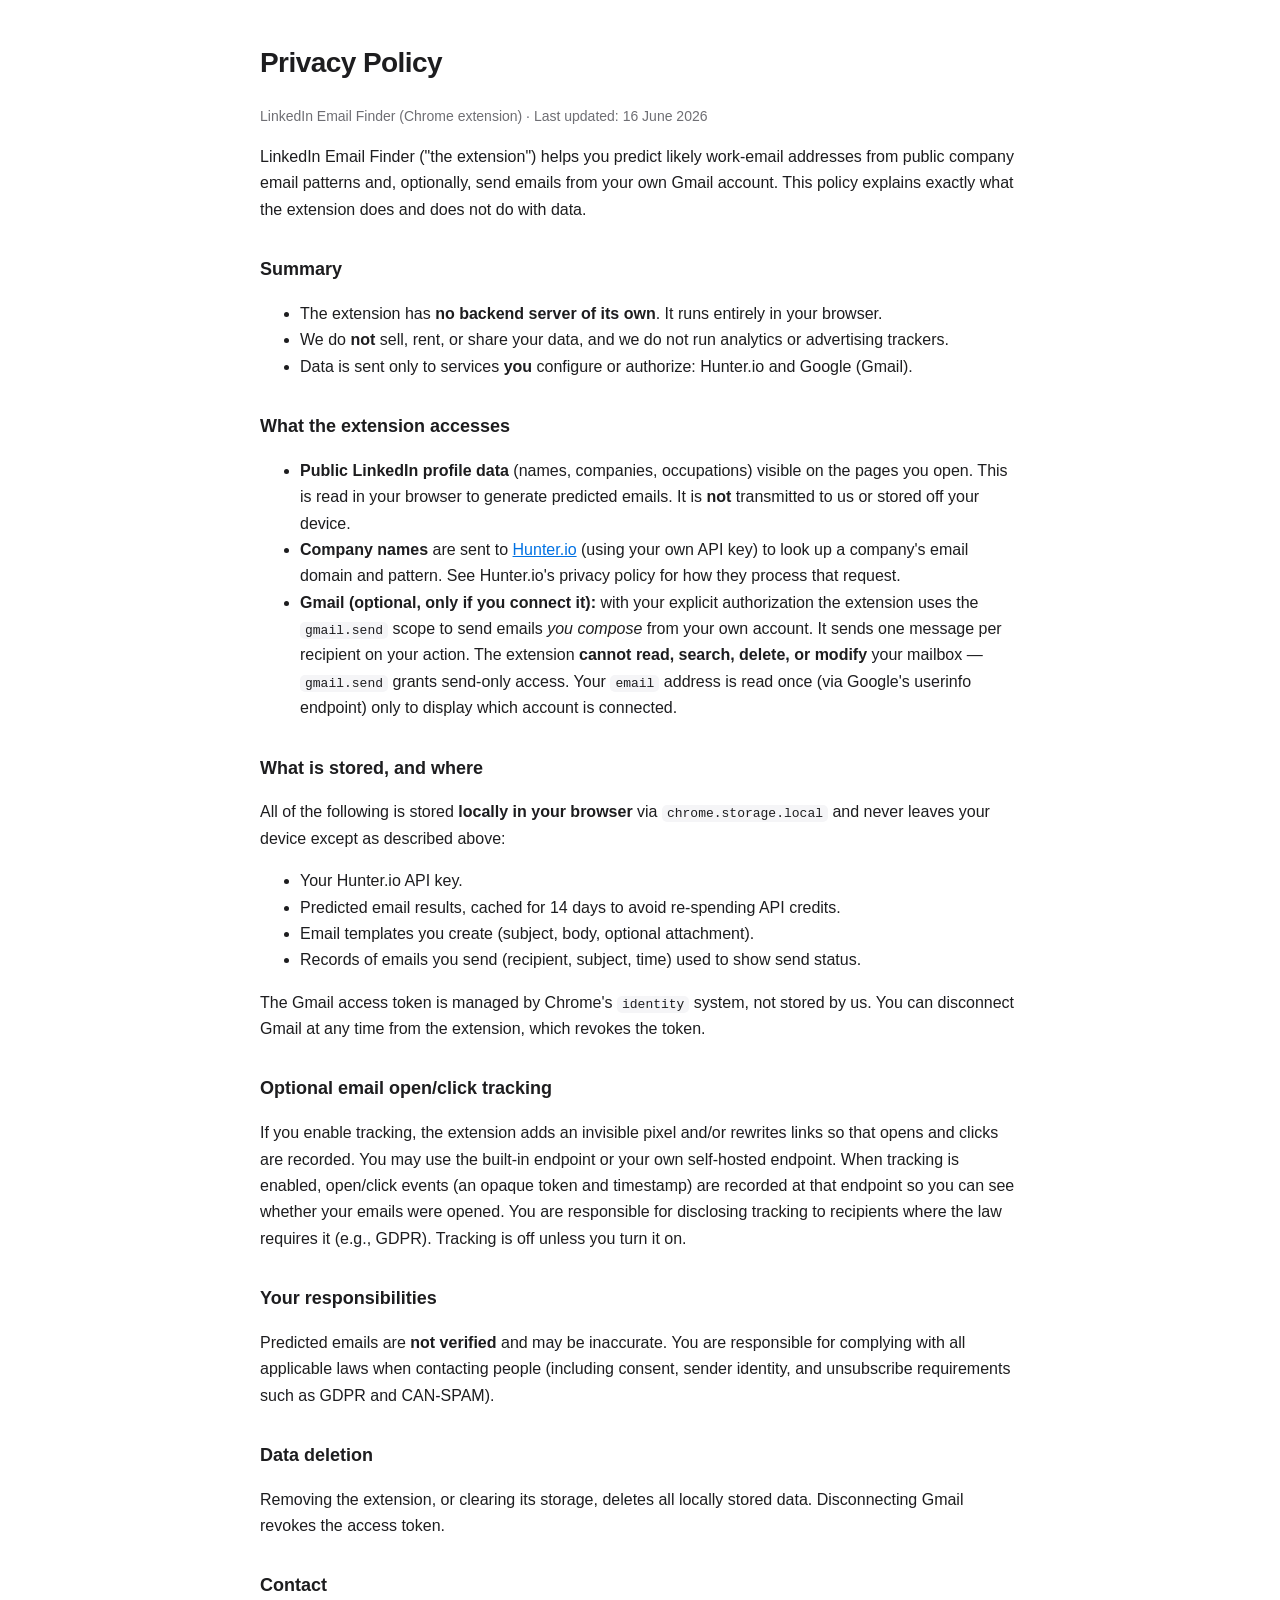
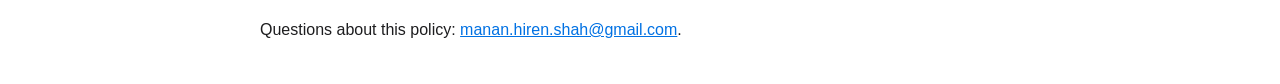
==== privacy.html @ fed2cfab "LinkedIn Email Finder — homepage + privacy policy Public site for the Chrome Web Store listing and G" ====
<!DOCTYPE html>
<html lang="en">
<head>
<meta charset="UTF-8" />
<meta name="viewport" content="width=device-width, initial-scale=1.0" />
<title>Privacy Policy — LinkedIn Email Finder</title>
<style>
  body { max-width: 760px; margin: 40px auto; padding: 0 20px;
    font-family: -apple-system, BlinkMacSystemFont, 'Segoe UI', sans-serif;
    color: #1d1d1f; line-height: 1.65; }
  h1 { font-size: 28px; letter-spacing: -0.02em; }
  h2 { font-size: 18px; margin-top: 32px; }
  .muted { color: #6e6e73; font-size: 14px; }
  code { background: #f5f5f7; padding: 1px 5px; border-radius: 5px; font-size: 13px; }
  a { color: #0071E3; }
</style>
</head>
<body>
  <h1>Privacy Policy</h1>
  <p class="muted">LinkedIn Email Finder (Chrome extension) · Last updated: 16 June 2026</p>

  <p>LinkedIn Email Finder ("the extension") helps you predict likely work-email
  addresses from public company email patterns and, optionally, send emails from
  your own Gmail account. This policy explains exactly what the extension does and
  does not do with data.</p>

  <h2>Summary</h2>
  <ul>
    <li>The extension has <strong>no backend server of its own</strong>. It runs entirely in your browser.</li>
    <li>We do <strong>not</strong> sell, rent, or share your data, and we do not run analytics or advertising trackers.</li>
    <li>Data is sent only to services <strong>you</strong> configure or authorize: Hunter.io and Google (Gmail).</li>
  </ul>

  <h2>What the extension accesses</h2>
  <ul>
    <li><strong>Public LinkedIn profile data</strong> (names, companies, occupations) visible on the
      pages you open. This is read in your browser to generate predicted emails. It is
      <strong>not</strong> transmitted to us or stored off your device.</li>
    <li><strong>Company names</strong> are sent to <a href="https://hunter.io" target="_blank">Hunter.io</a>
      (using your own API key) to look up a company's email domain and pattern. See Hunter.io's
      privacy policy for how they process that request.</li>
    <li><strong>Gmail (optional, only if you connect it):</strong> with your explicit authorization the
      extension uses the <code>gmail.send</code> scope to send emails <em>you compose</em> from your own
      account. It sends one message per recipient on your action. The extension <strong>cannot read,
      search, delete, or modify</strong> your mailbox — <code>gmail.send</code> grants send-only access.
      Your <code>email</code> address is read once (via Google's userinfo endpoint) only to display which
      account is connected.</li>
  </ul>

  <h2>What is stored, and where</h2>
  <p>All of the following is stored <strong>locally in your browser</strong> via
  <code>chrome.storage.local</code> and never leaves your device except as described above:</p>
  <ul>
    <li>Your Hunter.io API key.</li>
    <li>Predicted email results, cached for 14 days to avoid re-spending API credits.</li>
    <li>Email templates you create (subject, body, optional attachment).</li>
    <li>Records of emails you send (recipient, subject, time) used to show send status.</li>
  </ul>
  <p>The Gmail access token is managed by Chrome's <code>identity</code> system, not stored by us.
  You can disconnect Gmail at any time from the extension, which revokes the token.</p>

  <h2>Optional email open/click tracking</h2>
  <p>If you enable tracking, the extension adds an invisible pixel and/or rewrites links so that
  opens and clicks are recorded. You may use the built-in endpoint or your own self-hosted endpoint.
  When tracking is enabled, open/click events (an opaque token and timestamp) are recorded at that
  endpoint so you can see whether your emails were opened. You are responsible for disclosing tracking
  to recipients where the law requires it (e.g., GDPR). Tracking is off unless you turn it on.</p>

  <h2>Your responsibilities</h2>
  <p>Predicted emails are <strong>not verified</strong> and may be inaccurate. You are responsible for
  complying with all applicable laws when contacting people (including consent, sender identity, and
  unsubscribe requirements such as GDPR and CAN-SPAM).</p>

  <h2>Data deletion</h2>
  <p>Removing the extension, or clearing its storage, deletes all locally stored data. Disconnecting
  Gmail revokes the access token.</p>

  <h2>Contact</h2>
  <p>Questions about this policy: <a href="mailto:manan.hiren.shah@gmail.com">manan.hiren.shah@gmail.com</a>.</p>
</body>
</html>
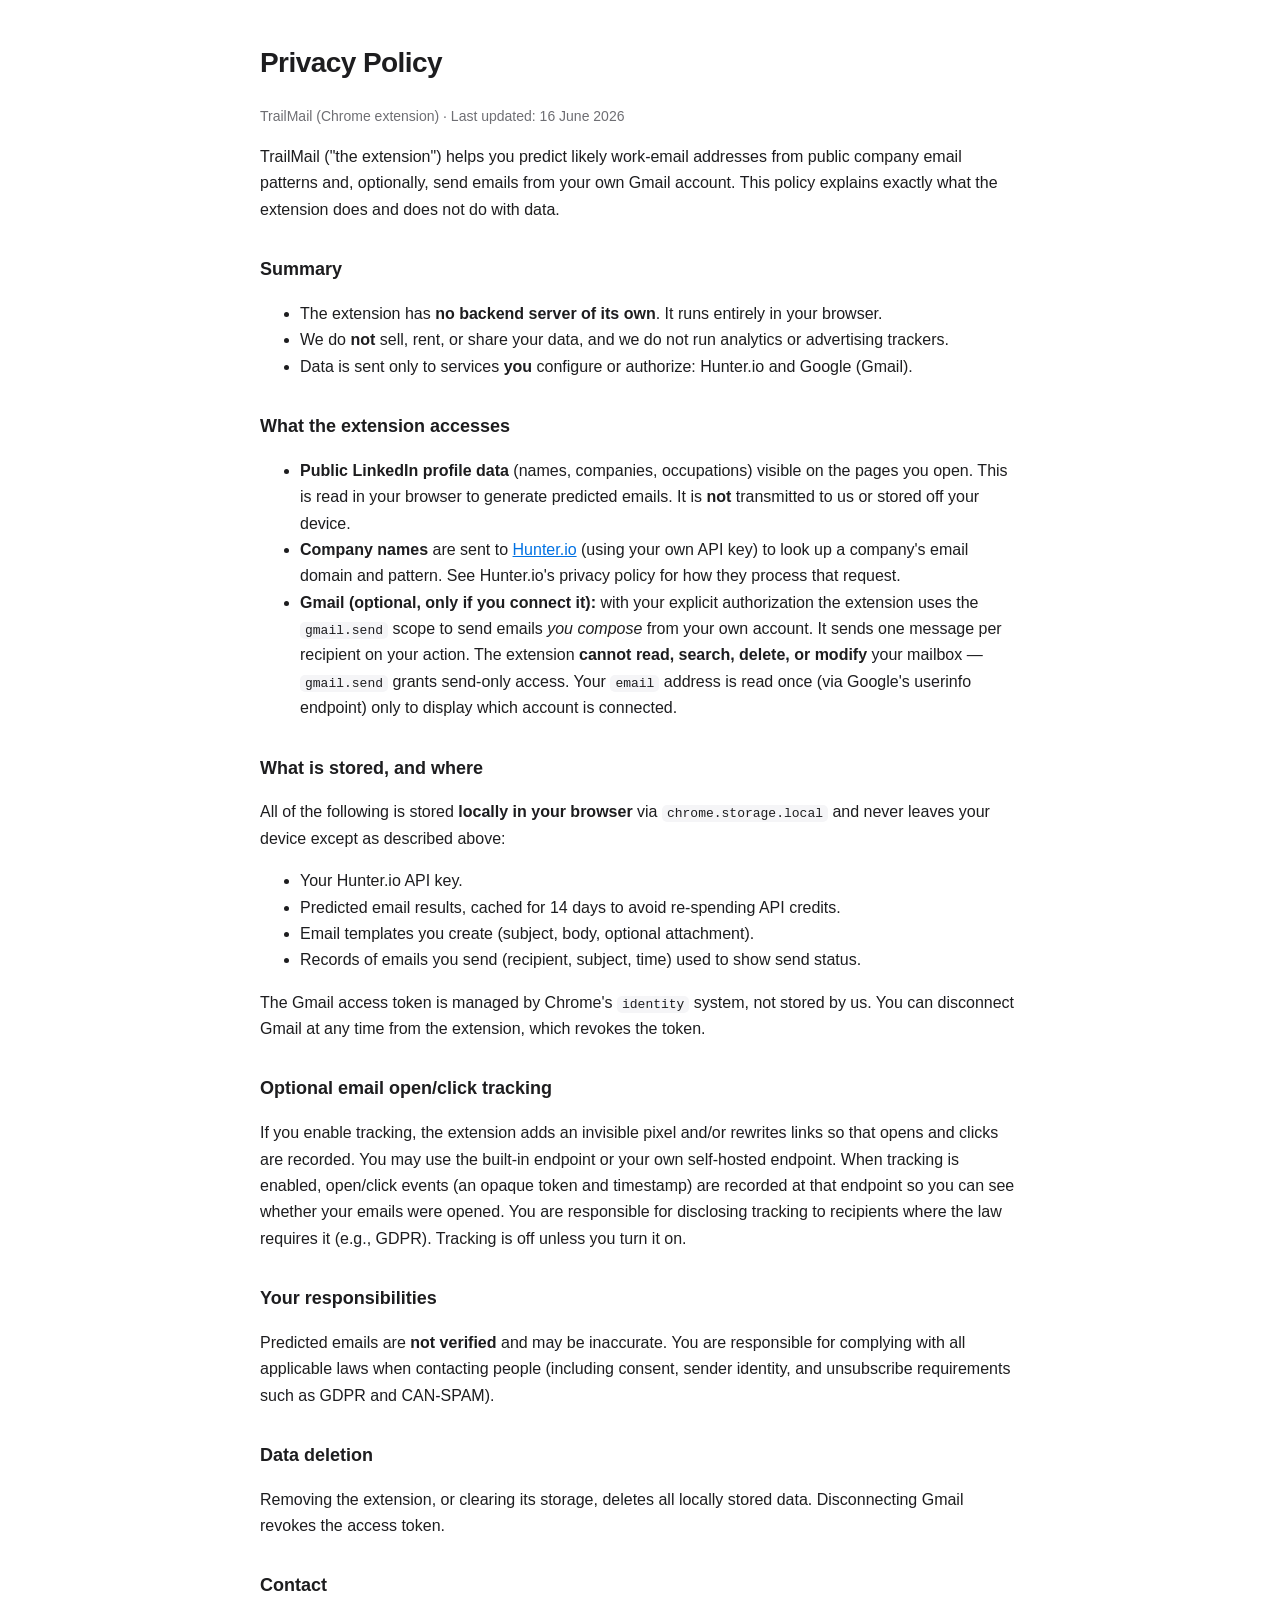
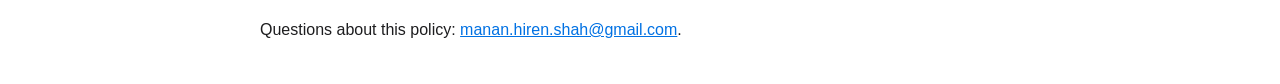
==== commit a91e850f: "Rebrand site to TrailMail (logo + name) Co-Authored-By: Claude Opus 4.8 <noreply@anthropic.com>" ====
--- a/privacy.html
+++ b/privacy.html
@@ -3,7 +3,7 @@
 <head>
 <meta charset="UTF-8" />
 <meta name="viewport" content="width=device-width, initial-scale=1.0" />
-<title>Privacy Policy — LinkedIn Email Finder</title>
+<title>Privacy Policy — TrailMail</title>
 <style>
   body { max-width: 760px; margin: 40px auto; padding: 0 20px;
     font-family: -apple-system, BlinkMacSystemFont, 'Segoe UI', sans-serif;
@@ -17,9 +17,9 @@
 </head>
 <body>
   <h1>Privacy Policy</h1>
-  <p class="muted">LinkedIn Email Finder (Chrome extension) · Last updated: 16 June 2026</p>
+  <p class="muted">TrailMail (Chrome extension) · Last updated: 16 June 2026</p>
 
-  <p>LinkedIn Email Finder ("the extension") helps you predict likely work-email
+  <p>TrailMail ("the extension") helps you predict likely work-email
   addresses from public company email patterns and, optionally, send emails from
   your own Gmail account. This policy explains exactly what the extension does and
   does not do with data.</p>
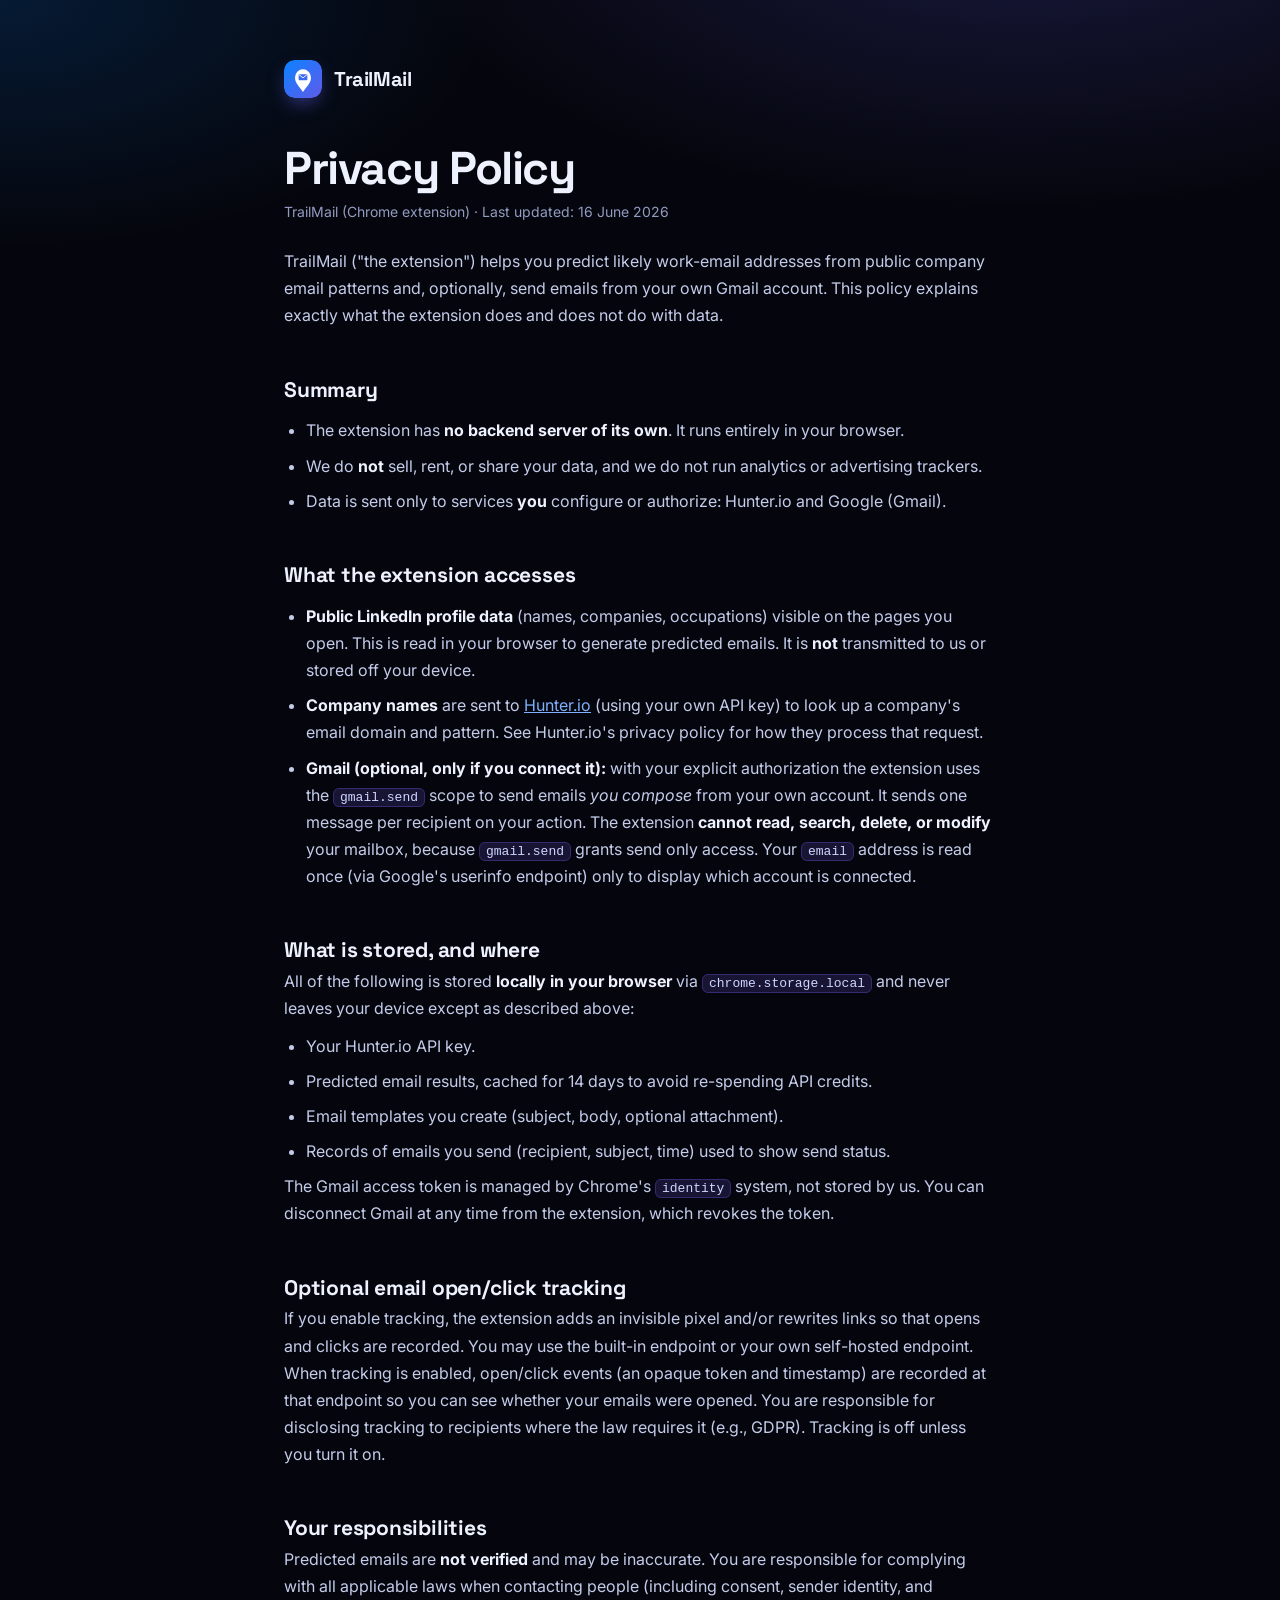
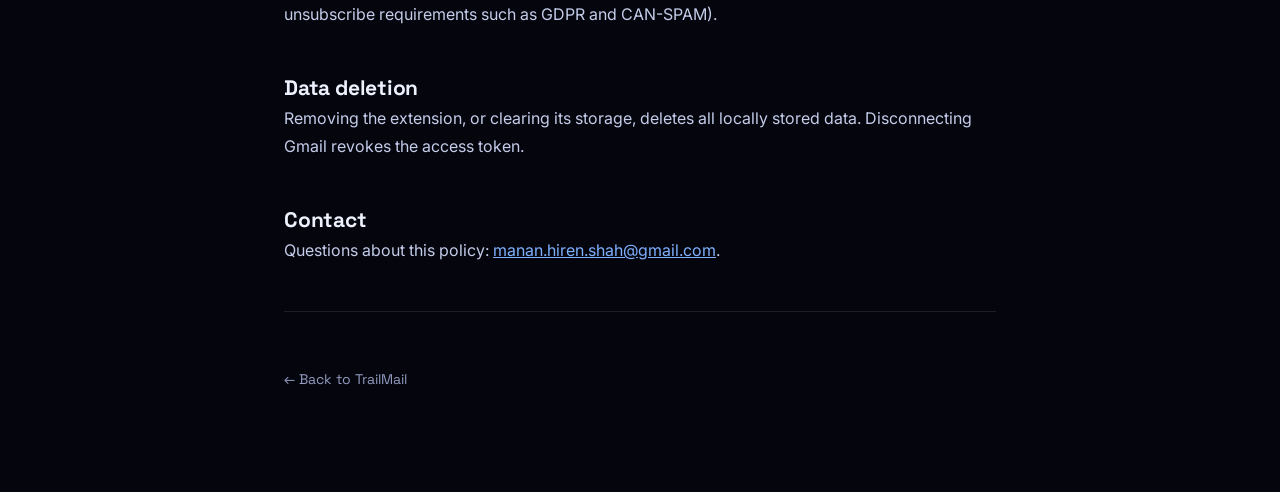
==== commit 3ae374eb: "Replace site with 3D interactive TrailMail landing + CNAME for trailmails.com Co-Authored-By: Claude" ====
--- a/privacy.html
+++ b/privacy.html
@@ -3,79 +3,87 @@
 <head>
 <meta charset="UTF-8" />
 <meta name="viewport" content="width=device-width, initial-scale=1.0" />
-<title>Privacy Policy — TrailMail</title>
+<meta name="theme-color" content="#05060d" />
+<title>Privacy Policy · TrailMail</title>
+<link rel="icon" href="assets/mark.svg" type="image/svg+xml" />
+<link rel="preconnect" href="https://fonts.googleapis.com">
+<link rel="preconnect" href="https://fonts.gstatic.com" crossorigin>
+<link href="https://fonts.googleapis.com/css2?family=Space+Grotesk:wght@500;700&family=Inter:wght@400;600&display=swap" rel="stylesheet">
 <style>
-  body { max-width: 760px; margin: 40px auto; padding: 0 20px;
-    font-family: -apple-system, BlinkMacSystemFont, 'Segoe UI', sans-serif;
-    color: #1d1d1f; line-height: 1.65; }
-  h1 { font-size: 28px; letter-spacing: -0.02em; }
-  h2 { font-size: 18px; margin-top: 32px; }
-  .muted { color: #6e6e73; font-size: 14px; }
-  code { background: #f5f5f7; padding: 1px 5px; border-radius: 5px; font-size: 13px; }
-  a { color: #0071E3; }
+  :root{--bg:#05060d;--ink:#eef2ff;--muted:#929bc0;--blue:#0A84FF;--violet:#7c5cff;--line:rgba(255,255,255,.1)}
+  *{box-sizing:border-box;margin:0;padding:0}
+  body{font-family:"Inter",-apple-system,sans-serif;background:var(--bg);color:var(--ink);line-height:1.7;
+    background-image:radial-gradient(90% 60% at 80% -10%,rgba(94,92,230,.22),transparent 55%),radial-gradient(70% 50% at 0% 0%,rgba(10,132,255,.16),transparent 55%);
+    background-attachment:fixed;min-height:100vh}
+  .wrap{max-width:760px;margin:0 auto;padding:60px 24px 100px}
+  .brand{display:flex;align-items:center;gap:12px;margin-bottom:46px;text-decoration:none;color:inherit}
+  .brand .logo{width:38px;height:38px;border-radius:11px;overflow:hidden;box-shadow:0 8px 20px -6px rgba(94,92,230,.7)}
+  .brand .logo svg{display:block;width:100%;height:100%}
+  .brand b{font-family:"Space Grotesk",sans-serif;font-size:20px;font-weight:700;letter-spacing:-.02em}
+  h1{font-family:"Space Grotesk",sans-serif;font-size:clamp(30px,6vw,46px);letter-spacing:-.03em;line-height:1.05}
+  h2{font-family:"Space Grotesk",sans-serif;font-size:21px;margin-top:42px;letter-spacing:-.01em}
+  .muted{color:var(--muted);font-size:14px;margin-top:8px}
+  p,li{color:#c4ccea;font-size:16px}
+  ul{padding-left:22px;margin-top:10px}
+  li{margin:8px 0}
+  strong{color:var(--ink)}
+  code{font-family:ui-monospace,Menlo,monospace;font-size:13px;background:rgba(124,92,255,.16);border:1px solid rgba(124,92,255,.3);padding:1px 6px;border-radius:6px;color:#cfd6ff}
+  a{color:#7fb0ff}
+  .back{display:inline-block;margin-top:56px;font-family:"Space Grotesk",sans-serif;color:var(--muted);text-decoration:none;font-size:14px}
+  .back:hover{color:var(--ink)}
+  hr{border:none;border-top:1px solid var(--line);margin:46px 0 0}
 </style>
 </head>
 <body>
-  <h1>Privacy Policy</h1>
-  <p class="muted">TrailMail (Chrome extension) · Last updated: 16 June 2026</p>
+  <div class="wrap">
+    <a class="brand" href="index.html">
+      <span class="logo"><svg viewBox="0 0 100 100" xmlns="http://www.w3.org/2000/svg"><defs><linearGradient id="lg" x1="0" y1="0" x2="1" y2="1"><stop offset="0" stop-color="#0A84FF"/><stop offset=".55" stop-color="#3B6BF5"/><stop offset="1" stop-color="#5E5CE6"/></linearGradient></defs><rect width="100" height="100" rx="26" fill="url(#lg)"/><path d="M50 84 C37 66 29 60 29 45.5 a21 21 0 1 1 42 0 C71 60 63 66 50 84 Z" fill="#fff"/><rect x="38.5" y="37.5" width="23" height="16" rx="3" fill="#3B6BF5"/><path d="M40.5 39.5 L50 47 L59.5 39.5" fill="none" stroke="#fff" stroke-width="2.4" stroke-linecap="round" stroke-linejoin="round"/></svg></span>
+      <b>TrailMail</b>
+    </a>
 
-  <p>TrailMail ("the extension") helps you predict likely work-email
-  addresses from public company email patterns and, optionally, send emails from
-  your own Gmail account. This policy explains exactly what the extension does and
-  does not do with data.</p>
+    <h1>Privacy Policy</h1>
+    <p class="muted">TrailMail (Chrome extension) · Last updated: 16 June 2026</p>
 
-  <h2>Summary</h2>
-  <ul>
-    <li>The extension has <strong>no backend server of its own</strong>. It runs entirely in your browser.</li>
-    <li>We do <strong>not</strong> sell, rent, or share your data, and we do not run analytics or advertising trackers.</li>
-    <li>Data is sent only to services <strong>you</strong> configure or authorize: Hunter.io and Google (Gmail).</li>
-  </ul>
+    <p style="margin-top:24px">TrailMail ("the extension") helps you predict likely work-email addresses from public company email patterns and, optionally, send emails from your own Gmail account. This policy explains exactly what the extension does and does not do with data.</p>
 
-  <h2>What the extension accesses</h2>
-  <ul>
-    <li><strong>Public LinkedIn profile data</strong> (names, companies, occupations) visible on the
-      pages you open. This is read in your browser to generate predicted emails. It is
-      <strong>not</strong> transmitted to us or stored off your device.</li>
-    <li><strong>Company names</strong> are sent to <a href="https://hunter.io" target="_blank">Hunter.io</a>
-      (using your own API key) to look up a company's email domain and pattern. See Hunter.io's
-      privacy policy for how they process that request.</li>
-    <li><strong>Gmail (optional, only if you connect it):</strong> with your explicit authorization the
-      extension uses the <code>gmail.send</code> scope to send emails <em>you compose</em> from your own
-      account. It sends one message per recipient on your action. The extension <strong>cannot read,
-      search, delete, or modify</strong> your mailbox — <code>gmail.send</code> grants send-only access.
-      Your <code>email</code> address is read once (via Google's userinfo endpoint) only to display which
-      account is connected.</li>
-  </ul>
+    <h2>Summary</h2>
+    <ul>
+      <li>The extension has <strong>no backend server of its own</strong>. It runs entirely in your browser.</li>
+      <li>We do <strong>not</strong> sell, rent, or share your data, and we do not run analytics or advertising trackers.</li>
+      <li>Data is sent only to services <strong>you</strong> configure or authorize: Hunter.io and Google (Gmail).</li>
+    </ul>
 
-  <h2>What is stored, and where</h2>
-  <p>All of the following is stored <strong>locally in your browser</strong> via
-  <code>chrome.storage.local</code> and never leaves your device except as described above:</p>
-  <ul>
-    <li>Your Hunter.io API key.</li>
-    <li>Predicted email results, cached for 14 days to avoid re-spending API credits.</li>
-    <li>Email templates you create (subject, body, optional attachment).</li>
-    <li>Records of emails you send (recipient, subject, time) used to show send status.</li>
-  </ul>
-  <p>The Gmail access token is managed by Chrome's <code>identity</code> system, not stored by us.
-  You can disconnect Gmail at any time from the extension, which revokes the token.</p>
+    <h2>What the extension accesses</h2>
+    <ul>
+      <li><strong>Public LinkedIn profile data</strong> (names, companies, occupations) visible on the pages you open. This is read in your browser to generate predicted emails. It is <strong>not</strong> transmitted to us or stored off your device.</li>
+      <li><strong>Company names</strong> are sent to <a href="https://hunter.io" target="_blank" rel="noopener">Hunter.io</a> (using your own API key) to look up a company's email domain and pattern. See Hunter.io's privacy policy for how they process that request.</li>
+      <li><strong>Gmail (optional, only if you connect it):</strong> with your explicit authorization the extension uses the <code>gmail.send</code> scope to send emails <em>you compose</em> from your own account. It sends one message per recipient on your action. The extension <strong>cannot read, search, delete, or modify</strong> your mailbox, because <code>gmail.send</code> grants send only access. Your <code>email</code> address is read once (via Google's userinfo endpoint) only to display which account is connected.</li>
+    </ul>
 
-  <h2>Optional email open/click tracking</h2>
-  <p>If you enable tracking, the extension adds an invisible pixel and/or rewrites links so that
-  opens and clicks are recorded. You may use the built-in endpoint or your own self-hosted endpoint.
-  When tracking is enabled, open/click events (an opaque token and timestamp) are recorded at that
-  endpoint so you can see whether your emails were opened. You are responsible for disclosing tracking
-  to recipients where the law requires it (e.g., GDPR). Tracking is off unless you turn it on.</p>
+    <h2>What is stored, and where</h2>
+    <p>All of the following is stored <strong>locally in your browser</strong> via <code>chrome.storage.local</code> and never leaves your device except as described above:</p>
+    <ul>
+      <li>Your Hunter.io API key.</li>
+      <li>Predicted email results, cached for 14 days to avoid re-spending API credits.</li>
+      <li>Email templates you create (subject, body, optional attachment).</li>
+      <li>Records of emails you send (recipient, subject, time) used to show send status.</li>
+    </ul>
+    <p>The Gmail access token is managed by Chrome's <code>identity</code> system, not stored by us. You can disconnect Gmail at any time from the extension, which revokes the token.</p>
 
-  <h2>Your responsibilities</h2>
-  <p>Predicted emails are <strong>not verified</strong> and may be inaccurate. You are responsible for
-  complying with all applicable laws when contacting people (including consent, sender identity, and
-  unsubscribe requirements such as GDPR and CAN-SPAM).</p>
+    <h2>Optional email open/click tracking</h2>
+    <p>If you enable tracking, the extension adds an invisible pixel and/or rewrites links so that opens and clicks are recorded. You may use the built-in endpoint or your own self-hosted endpoint. When tracking is enabled, open/click events (an opaque token and timestamp) are recorded at that endpoint so you can see whether your emails were opened. You are responsible for disclosing tracking to recipients where the law requires it (e.g., GDPR). Tracking is off unless you turn it on.</p>
 
-  <h2>Data deletion</h2>
-  <p>Removing the extension, or clearing its storage, deletes all locally stored data. Disconnecting
-  Gmail revokes the access token.</p>
+    <h2>Your responsibilities</h2>
+    <p>Predicted emails are <strong>not verified</strong> and may be inaccurate. You are responsible for complying with all applicable laws when contacting people (including consent, sender identity, and unsubscribe requirements such as GDPR and CAN-SPAM).</p>
 
-  <h2>Contact</h2>
-  <p>Questions about this policy: <a href="mailto:manan.hiren.shah@gmail.com">manan.hiren.shah@gmail.com</a>.</p>
+    <h2>Data deletion</h2>
+    <p>Removing the extension, or clearing its storage, deletes all locally stored data. Disconnecting Gmail revokes the access token.</p>
+
+    <h2>Contact</h2>
+    <p>Questions about this policy: <a href="mailto:manan.hiren.shah@gmail.com">manan.hiren.shah@gmail.com</a>.</p>
+
+    <hr>
+    <a class="back" href="index.html">← Back to TrailMail</a>
+  </div>
 </body>
 </html>
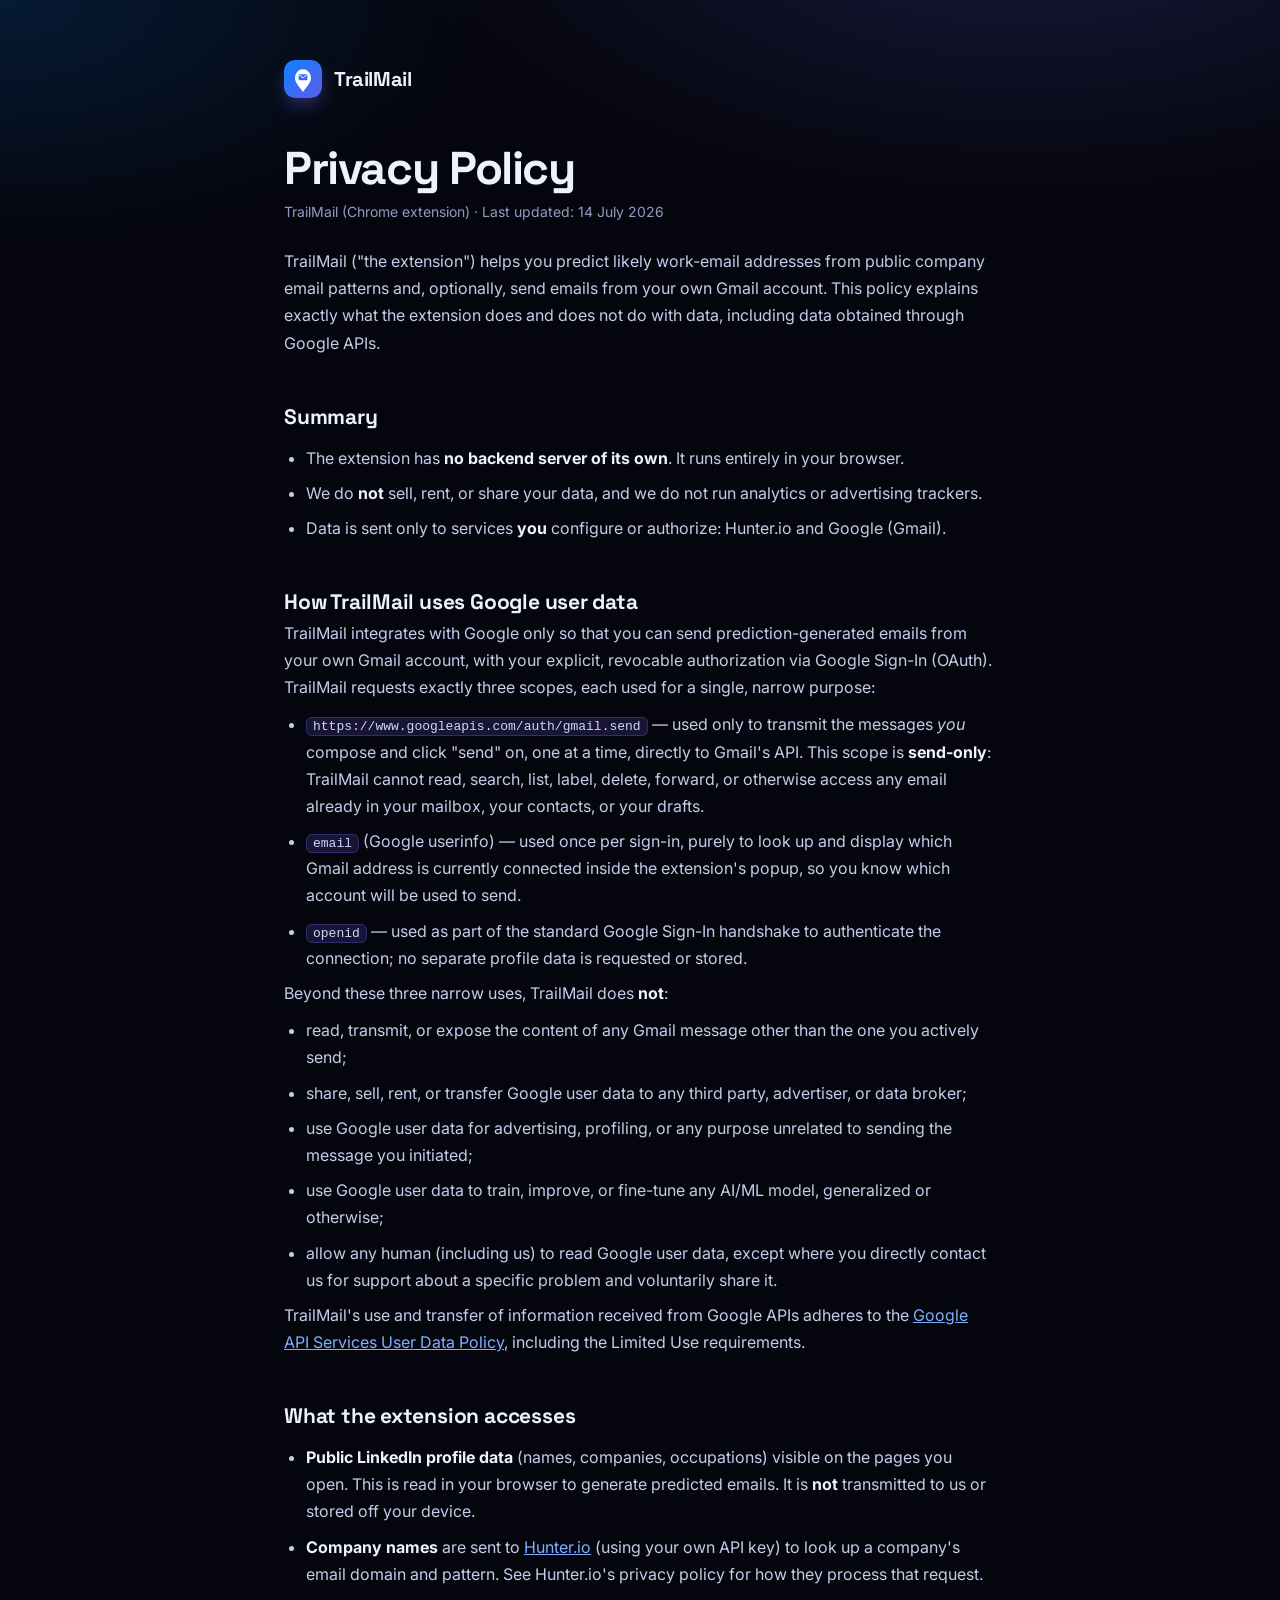
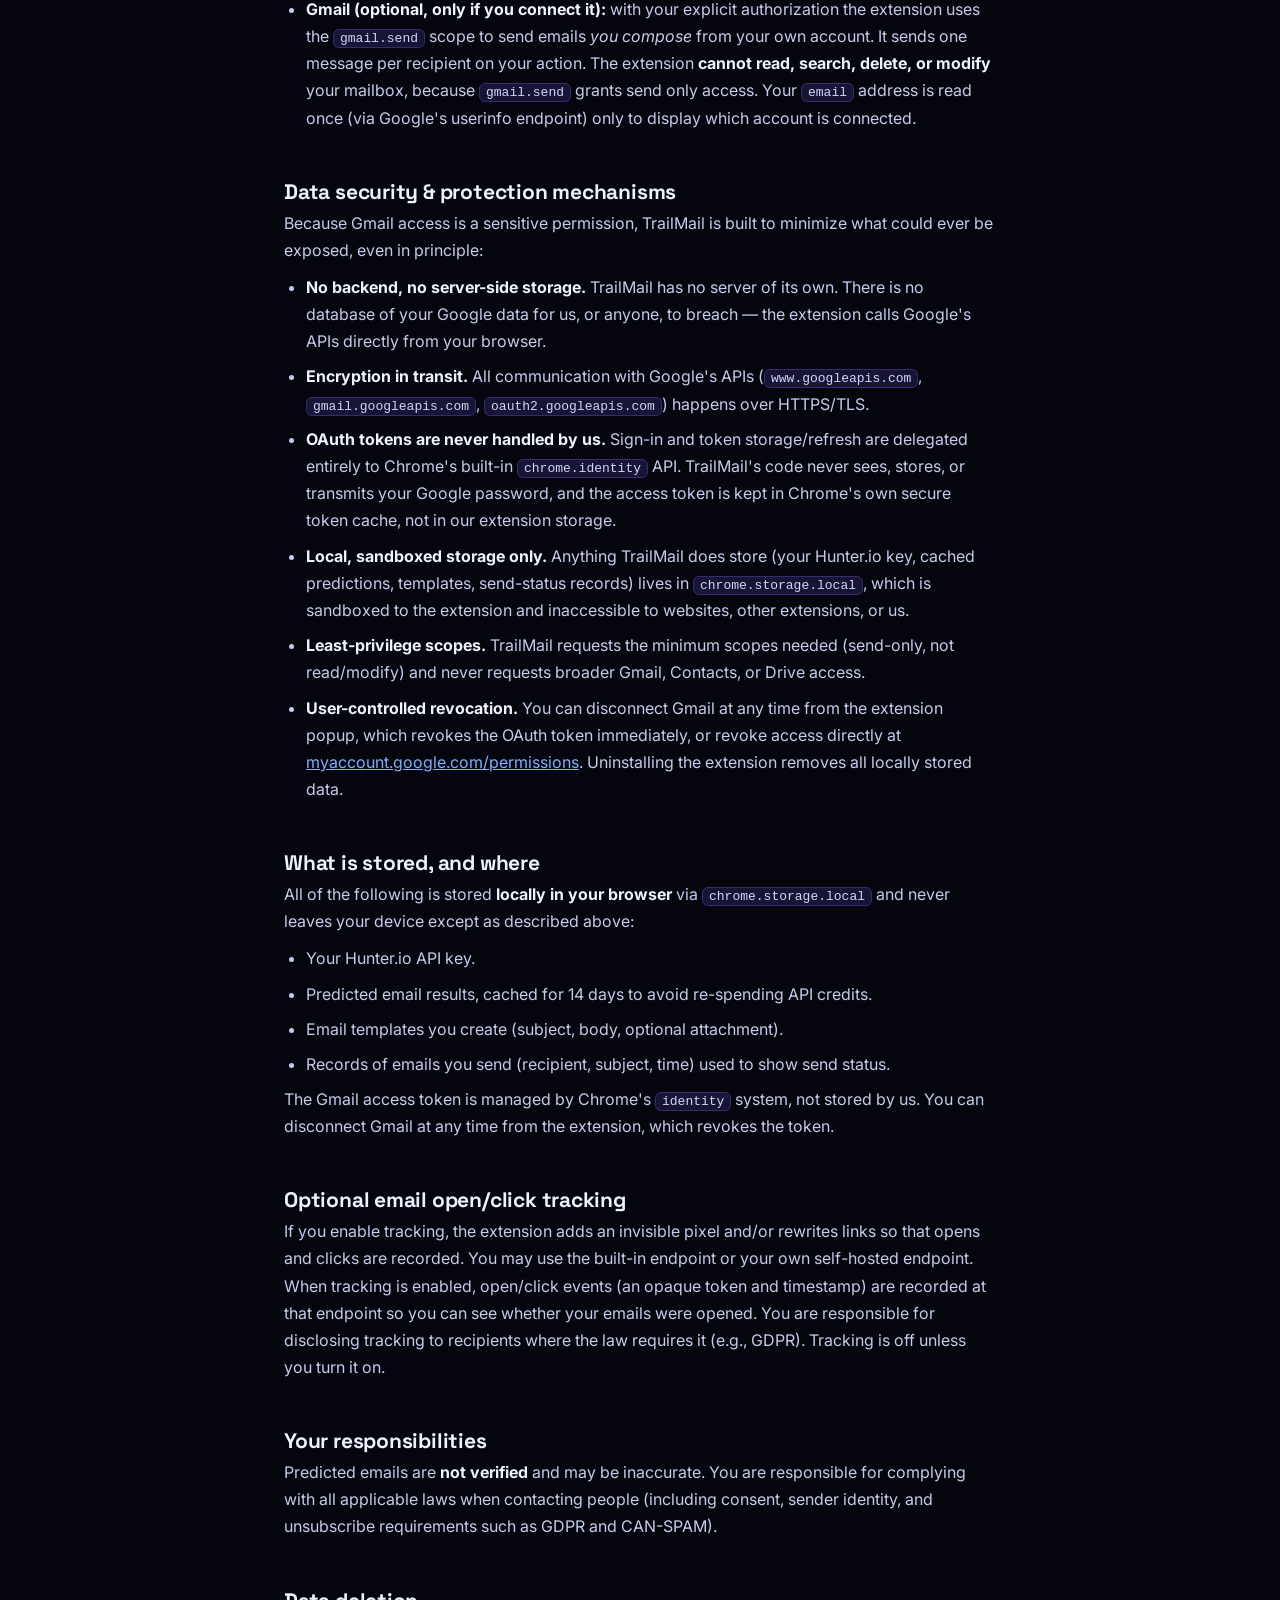
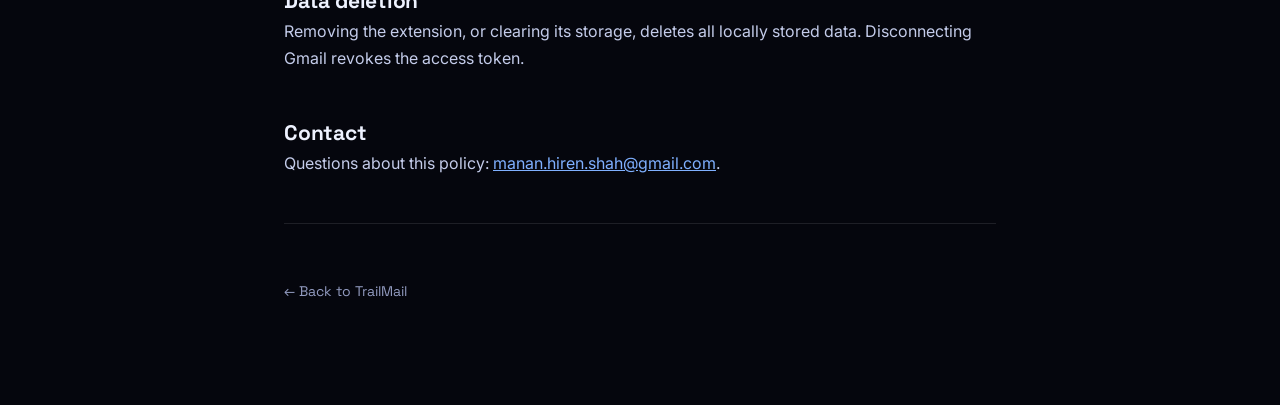
==== commit ee178f39: "Expand privacy policy: explicit Google user data usage + data security sections Google OAuth verific" ====
--- a/privacy.html
+++ b/privacy.html
@@ -42,9 +42,9 @@
     </a>
 
     <h1>Privacy Policy</h1>
-    <p class="muted">TrailMail (Chrome extension) · Last updated: 16 June 2026</p>
+    <p class="muted">TrailMail (Chrome extension) · Last updated: 14 July 2026</p>
 
-    <p style="margin-top:24px">TrailMail ("the extension") helps you predict likely work-email addresses from public company email patterns and, optionally, send emails from your own Gmail account. This policy explains exactly what the extension does and does not do with data.</p>
+    <p style="margin-top:24px">TrailMail ("the extension") helps you predict likely work-email addresses from public company email patterns and, optionally, send emails from your own Gmail account. This policy explains exactly what the extension does and does not do with data, including data obtained through Google APIs.</p>
 
     <h2>Summary</h2>
     <ul>
@@ -53,11 +53,39 @@
       <li>Data is sent only to services <strong>you</strong> configure or authorize: Hunter.io and Google (Gmail).</li>
     </ul>
 
+    <h2>How TrailMail uses Google user data</h2>
+    <p>TrailMail integrates with Google only so that you can send prediction-generated emails from your own Gmail account, with your explicit, revocable authorization via Google Sign-In (OAuth). TrailMail requests exactly three scopes, each used for a single, narrow purpose:</p>
+    <ul>
+      <li><code>https://www.googleapis.com/auth/gmail.send</code> &mdash; used only to transmit the messages <em>you</em> compose and click "send" on, one at a time, directly to Gmail's API. This scope is <strong>send-only</strong>: TrailMail cannot read, search, list, label, delete, forward, or otherwise access any email already in your mailbox, your contacts, or your drafts.</li>
+      <li><code>email</code> (Google userinfo) &mdash; used once per sign-in, purely to look up and display which Gmail address is currently connected inside the extension's popup, so you know which account will be used to send.</li>
+      <li><code>openid</code> &mdash; used as part of the standard Google Sign-In handshake to authenticate the connection; no separate profile data is requested or stored.</li>
+    </ul>
+    <p>Beyond these three narrow uses, TrailMail does <strong>not</strong>:</p>
+    <ul>
+      <li>read, transmit, or expose the content of any Gmail message other than the one you actively send;</li>
+      <li>share, sell, rent, or transfer Google user data to any third party, advertiser, or data broker;</li>
+      <li>use Google user data for advertising, profiling, or any purpose unrelated to sending the message you initiated;</li>
+      <li>use Google user data to train, improve, or fine-tune any AI/ML model, generalized or otherwise;</li>
+      <li>allow any human (including us) to read Google user data, except where you directly contact us for support about a specific problem and voluntarily share it.</li>
+    </ul>
+    <p>TrailMail's use and transfer of information received from Google APIs adheres to the <a href="https://developers.google.com/terms/api-services-user-data-policy" target="_blank" rel="noopener">Google API Services User Data Policy</a>, including the Limited Use requirements.</p>
+
     <h2>What the extension accesses</h2>
     <ul>
       <li><strong>Public LinkedIn profile data</strong> (names, companies, occupations) visible on the pages you open. This is read in your browser to generate predicted emails. It is <strong>not</strong> transmitted to us or stored off your device.</li>
       <li><strong>Company names</strong> are sent to <a href="https://hunter.io" target="_blank" rel="noopener">Hunter.io</a> (using your own API key) to look up a company's email domain and pattern. See Hunter.io's privacy policy for how they process that request.</li>
       <li><strong>Gmail (optional, only if you connect it):</strong> with your explicit authorization the extension uses the <code>gmail.send</code> scope to send emails <em>you compose</em> from your own account. It sends one message per recipient on your action. The extension <strong>cannot read, search, delete, or modify</strong> your mailbox, because <code>gmail.send</code> grants send only access. Your <code>email</code> address is read once (via Google's userinfo endpoint) only to display which account is connected.</li>
+    </ul>
+
+    <h2>Data security &amp; protection mechanisms</h2>
+    <p>Because Gmail access is a sensitive permission, TrailMail is built to minimize what could ever be exposed, even in principle:</p>
+    <ul>
+      <li><strong>No backend, no server-side storage.</strong> TrailMail has no server of its own. There is no database of your Google data for us, or anyone, to breach &mdash; the extension calls Google's APIs directly from your browser.</li>
+      <li><strong>Encryption in transit.</strong> All communication with Google's APIs (<code>www.googleapis.com</code>, <code>gmail.googleapis.com</code>, <code>oauth2.googleapis.com</code>) happens over HTTPS/TLS.</li>
+      <li><strong>OAuth tokens are never handled by us.</strong> Sign-in and token storage/refresh are delegated entirely to Chrome's built-in <code>chrome.identity</code> API. TrailMail's code never sees, stores, or transmits your Google password, and the access token is kept in Chrome's own secure token cache, not in our extension storage.</li>
+      <li><strong>Local, sandboxed storage only.</strong> Anything TrailMail does store (your Hunter.io key, cached predictions, templates, send-status records) lives in <code>chrome.storage.local</code>, which is sandboxed to the extension and inaccessible to websites, other extensions, or us.</li>
+      <li><strong>Least-privilege scopes.</strong> TrailMail requests the minimum scopes needed (send-only, not read/modify) and never requests broader Gmail, Contacts, or Drive access.</li>
+      <li><strong>User-controlled revocation.</strong> You can disconnect Gmail at any time from the extension popup, which revokes the OAuth token immediately, or revoke access directly at <a href="https://myaccount.google.com/permissions" target="_blank" rel="noopener">myaccount.google.com/permissions</a>. Uninstalling the extension removes all locally stored data.</li>
     </ul>
 
     <h2>What is stored, and where</h2>
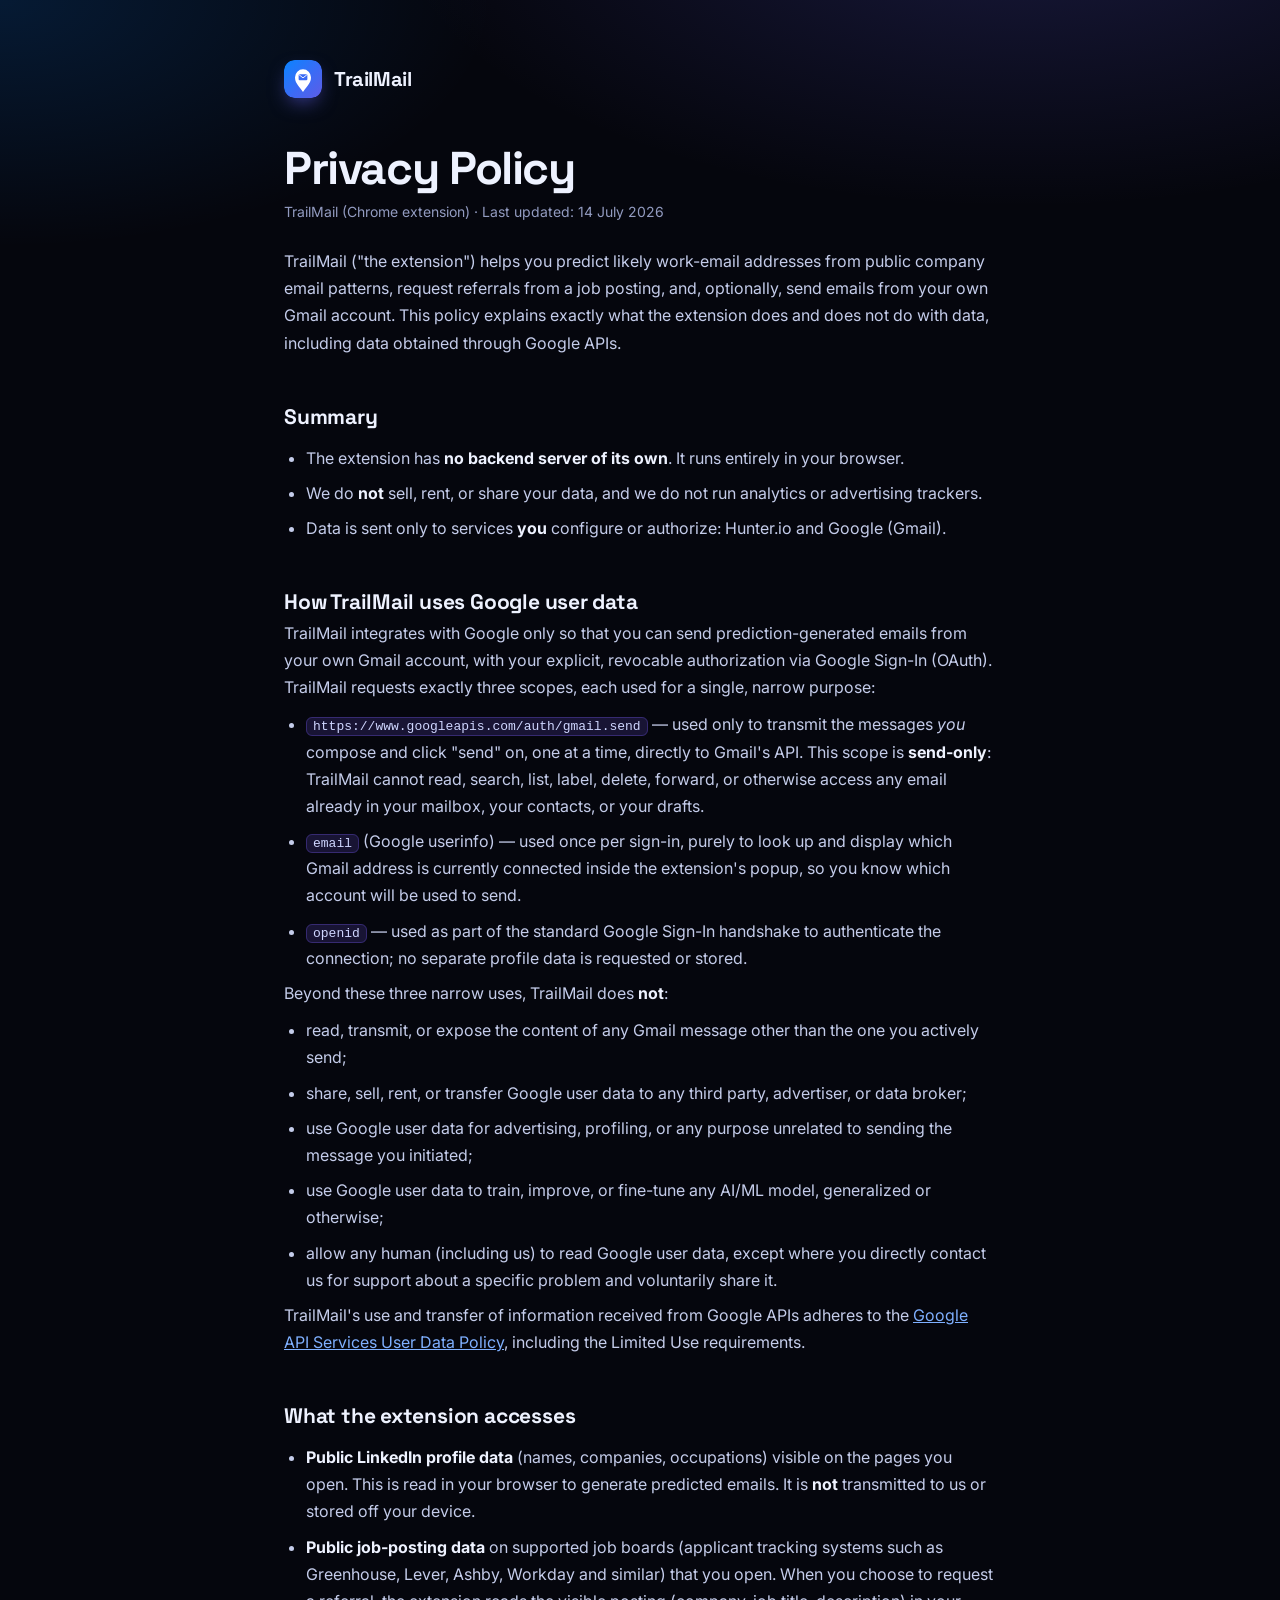
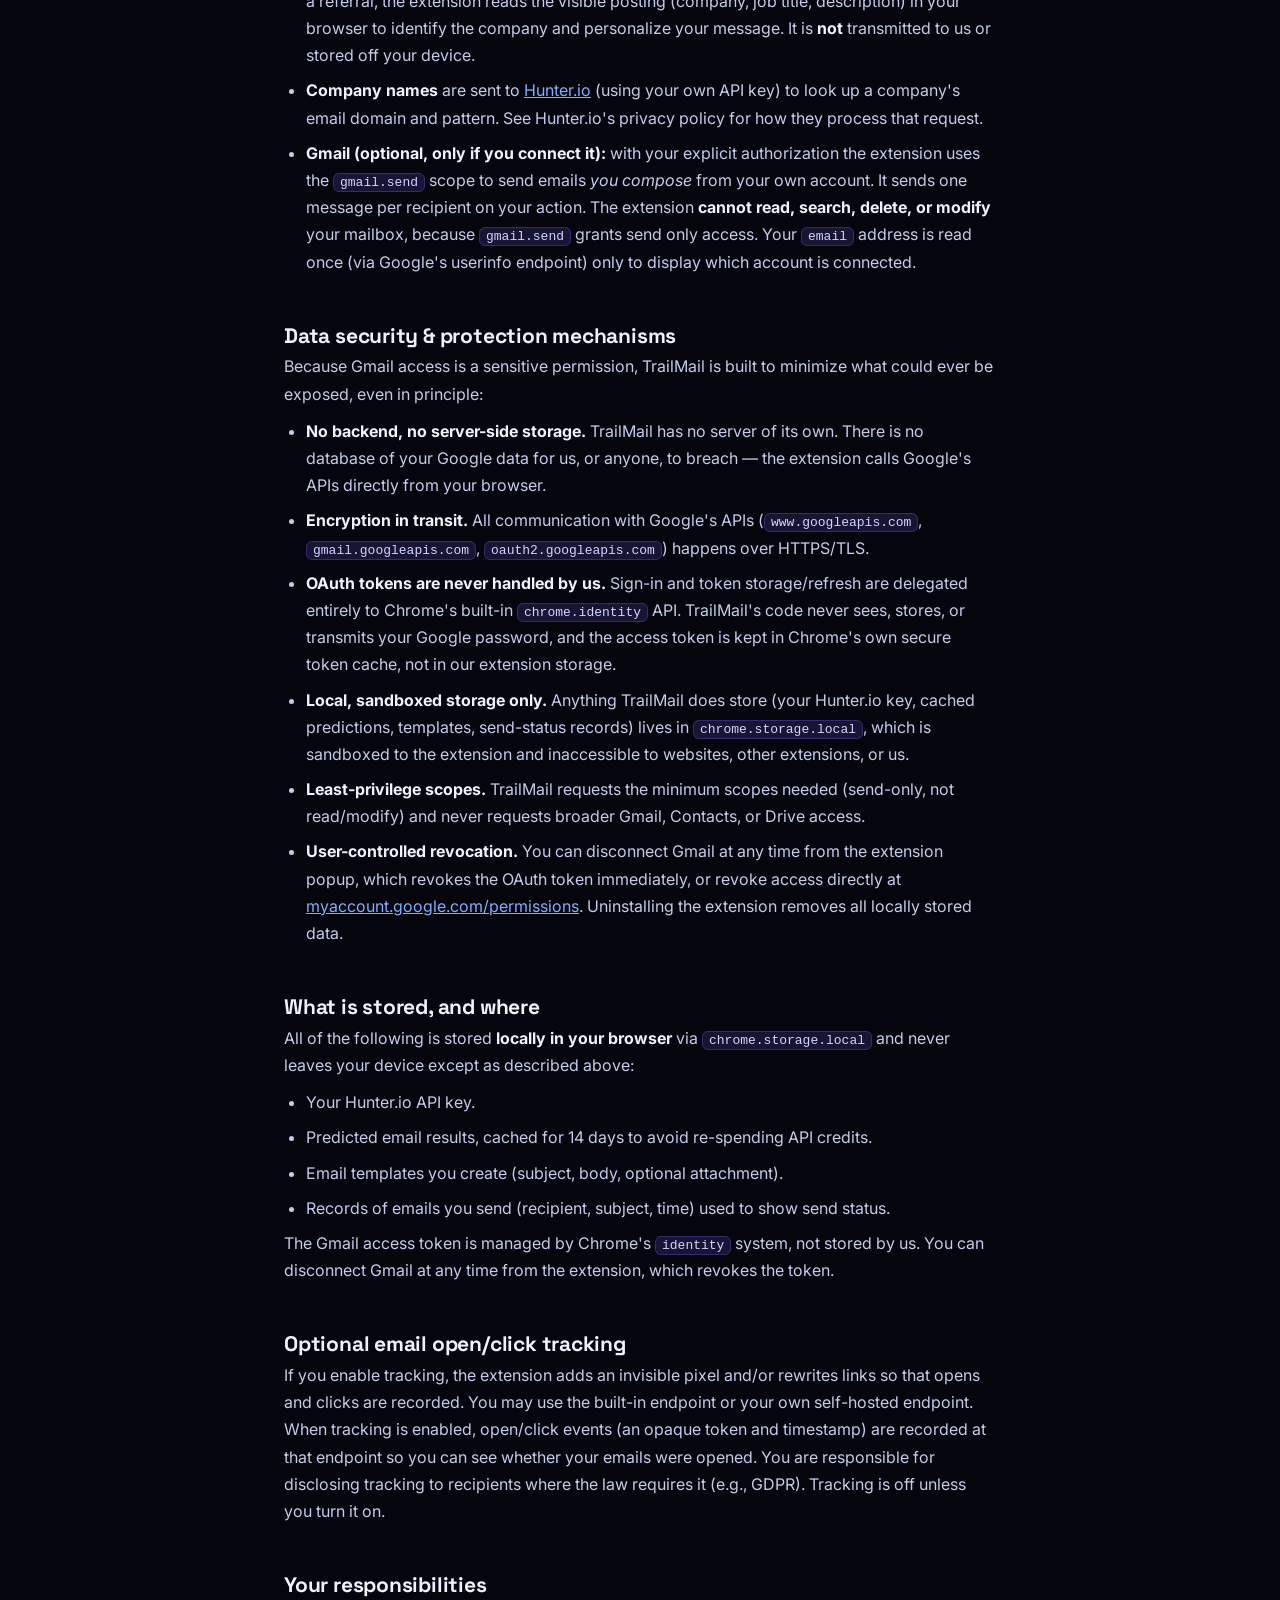
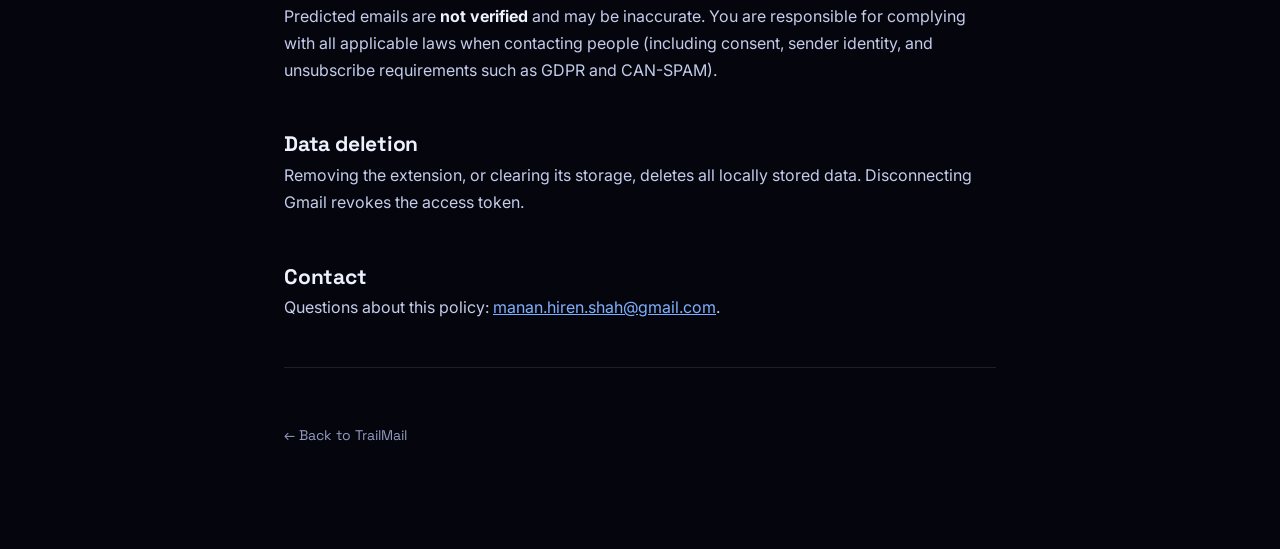
==== commit dc53087d: "Privacy: disclose job-board (ATS) page access for referral requests v3.4.0 adds a referral-request f" ====
--- a/privacy.html
+++ b/privacy.html
@@ -44,7 +44,7 @@
     <h1>Privacy Policy</h1>
     <p class="muted">TrailMail (Chrome extension) · Last updated: 14 July 2026</p>
 
-    <p style="margin-top:24px">TrailMail ("the extension") helps you predict likely work-email addresses from public company email patterns and, optionally, send emails from your own Gmail account. This policy explains exactly what the extension does and does not do with data, including data obtained through Google APIs.</p>
+    <p style="margin-top:24px">TrailMail ("the extension") helps you predict likely work-email addresses from public company email patterns, request referrals from a job posting, and, optionally, send emails from your own Gmail account. This policy explains exactly what the extension does and does not do with data, including data obtained through Google APIs.</p>
 
     <h2>Summary</h2>
     <ul>
@@ -73,6 +73,7 @@
     <h2>What the extension accesses</h2>
     <ul>
       <li><strong>Public LinkedIn profile data</strong> (names, companies, occupations) visible on the pages you open. This is read in your browser to generate predicted emails. It is <strong>not</strong> transmitted to us or stored off your device.</li>
+      <li><strong>Public job-posting data</strong> on supported job boards (applicant tracking systems such as Greenhouse, Lever, Ashby, Workday and similar) that you open. When you choose to request a referral, the extension reads the visible posting (company, job title, description) in your browser to identify the company and personalize your message. It is <strong>not</strong> transmitted to us or stored off your device.</li>
       <li><strong>Company names</strong> are sent to <a href="https://hunter.io" target="_blank" rel="noopener">Hunter.io</a> (using your own API key) to look up a company's email domain and pattern. See Hunter.io's privacy policy for how they process that request.</li>
       <li><strong>Gmail (optional, only if you connect it):</strong> with your explicit authorization the extension uses the <code>gmail.send</code> scope to send emails <em>you compose</em> from your own account. It sends one message per recipient on your action. The extension <strong>cannot read, search, delete, or modify</strong> your mailbox, because <code>gmail.send</code> grants send only access. Your <code>email</code> address is read once (via Google's userinfo endpoint) only to display which account is connected.</li>
     </ul>
